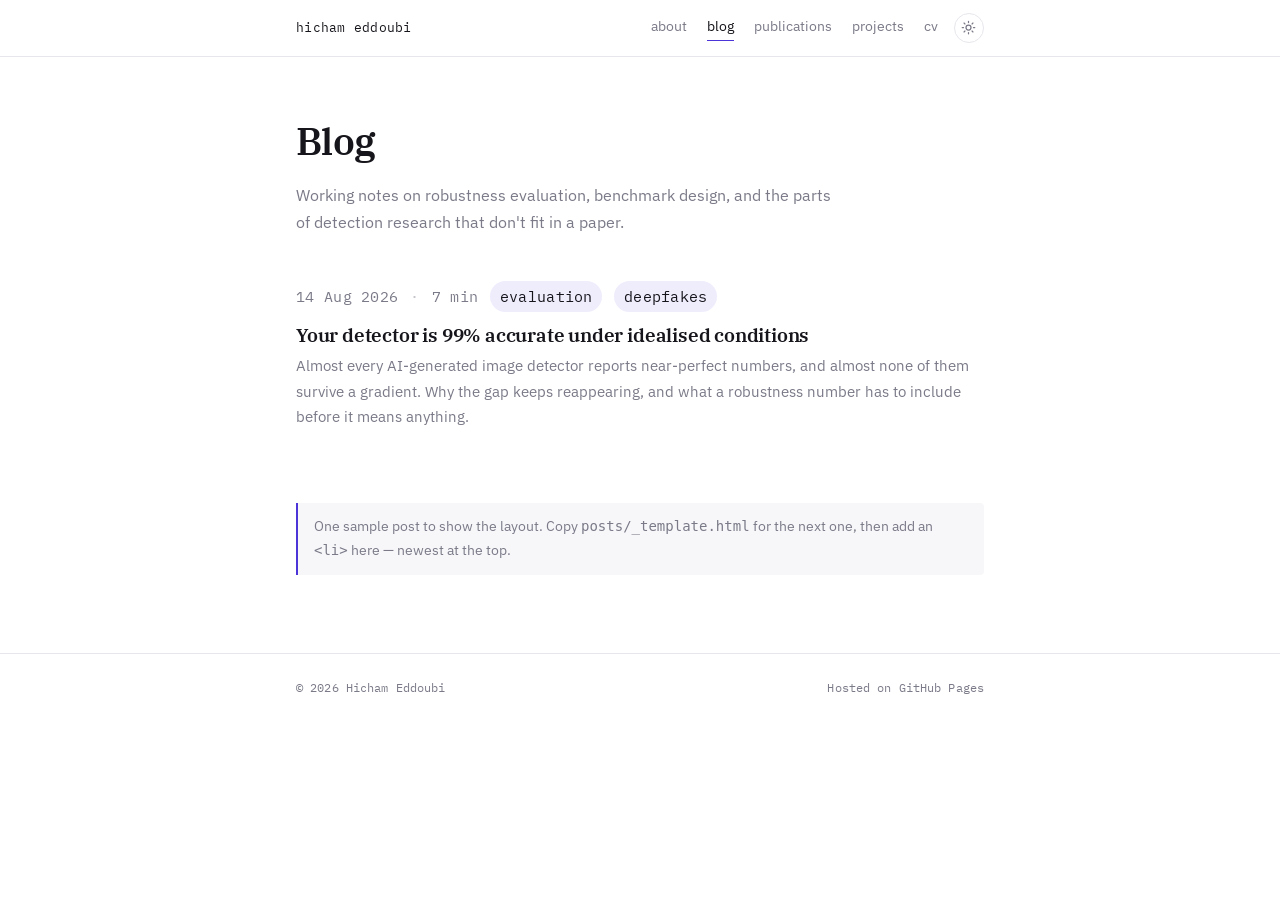
==== blog.html @ cc4d816e "Initial site" ====
<!DOCTYPE html>
<html lang="en">
<head>
<meta charset="utf-8">
<meta name="viewport" content="width=device-width, initial-scale=1">
<title>Blog · Hicham Eddoubi</title>
<meta name="author" content="Hicham Eddoubi">
<meta name="description" content="Notes on adversarial robustness, benchmark design, and detection research by Hicham Eddoubi.">
<link rel="alternate" type="application/rss+xml" title="Hicham Eddoubi" href="feed.xml">
<link rel="icon" href="assets/img/favicon.svg" type="image/svg+xml">
<link rel="preconnect" href="https://fonts.googleapis.com">
<link rel="preconnect" href="https://fonts.gstatic.com" crossorigin>
<link href="https://fonts.googleapis.com/css2?family=IBM+Plex+Mono:wght@400;500&family=IBM+Plex+Sans:wght@400;500;600&family=IBM+Plex+Serif:wght@500;600&display=swap" rel="stylesheet">
<link rel="stylesheet" href="assets/css/main.css">
</head>
<body>

<header class="masthead">
  <div class="wrap">
    <a class="brand" href="index.html">hicham eddoubi</a>
    <nav class="nav">
      <a href="index.html">about</a>
      <a href="blog.html" aria-current="page">blog</a>
      <a href="publications.html">publications</a>
      <a href="projects.html">projects</a>
      <a href="cv.html">cv</a>
    </nav>
    <button class="theme-toggle" type="button" aria-label="Switch to dark theme">
      <svg class="icon-sun" viewBox="0 0 24 24" fill="none" stroke="currentColor" stroke-width="2" stroke-linecap="round" aria-hidden="true"><circle cx="12" cy="12" r="4"/><path d="M12 2v2M12 20v2M4.9 4.9l1.4 1.4M17.7 17.7l1.4 1.4M2 12h2M20 12h2M4.9 19.1l1.4-1.4M17.7 6.3l1.4-1.4"/></svg>
      <svg class="icon-moon" viewBox="0 0 24 24" fill="none" stroke="currentColor" stroke-width="2" stroke-linecap="round" stroke-linejoin="round" aria-hidden="true"><path d="M21 12.8A9 9 0 1 1 11.2 3a7 7 0 0 0 9.8 9.8z"/></svg>
    </button>
  </div>
</header>

<main>
  <div class="wrap">

    <h1 class="page-title">Blog</h1>
    <p class="page-intro">Working notes on robustness evaluation, benchmark design, and the parts of detection research that don't fit in a paper.</p>

    <ul class="post-list">

      <li>
        <p class="post-meta">
          <time datetime="2026-08-14">14 Aug 2026</time>
          <span class="dot">·</span>
          <span>7 min</span>
          <span class="tag">evaluation</span>
          <span class="tag">deepfakes</span>
        </p>
        <h3><a href="posts/idealised-conditions.html">Your detector is 99% accurate under idealised conditions</a></h3>
        <p>Almost every AI-generated image detector reports near-perfect numbers, and almost none of them survive a gradient. Why the gap keeps reappearing, and what a robustness number has to include before it means anything.</p>
      </li>

    </ul>

    <p class="note" style="margin-top:2.5rem">
      One sample post to show the layout. Copy <code>posts/_template.html</code> for the next one, then add an
      <code>&lt;li&gt;</code> here — newest at the top.
    </p>

  </div>
</main>

<footer class="colophon">
  <div class="wrap">
    <span>© 2026 Hicham Eddoubi</span>
    <span>Hosted on <a href="https://pages.github.com/" target="_blank" rel="noopener">GitHub Pages</a></span>
  </div>
</footer>

<script src="assets/js/main.js"></script>
</body>
</html>
---- assets/css/main.css ----
/* ============================================================
   Hicham Eddoubi — personal site
   Single stylesheet. Edit tokens below to re-skin everything.
   ============================================================ */

:root {
  /* type */
  --font-display: "IBM Plex Serif", Georgia, serif;
  --font-body: "IBM Plex Sans", -apple-system, BlinkMacSystemFont, "Segoe UI", sans-serif;
  --font-mono: "IBM Plex Mono", ui-monospace, SFMono-Regular, Menlo, monospace;

  /* colour */
  --paper: #ffffff;
  --paper-soft: #f7f7fa;
  --ink: #15151b;
  --body: #3c3c47;
  --muted: #7a7a88;
  --rule: #e6e6ec;
  --accent: #4c35d8;
  --accent-soft: rgba(76, 53, 216, 0.09);

  /* metrics */
  --measure: 46rem;
  --gutter: 1.5rem;
  --radius: 4px;
}

html[data-theme="dark"] {
  --paper: #131318;
  --paper-soft: #1b1b22;
  --ink: #ececf2;
  --body: #b6b6c4;
  --muted: #82828f;
  --rule: #2a2a33;
  --accent: #9b8cff;
  --accent-soft: rgba(155, 140, 255, 0.13);
}

*,
*::before,
*::after { box-sizing: border-box; }

html {
  -webkit-text-size-adjust: 100%;
  scroll-behavior: smooth;
}

body {
  margin: 0;
  background: var(--paper);
  color: var(--body);
  font-family: var(--font-body);
  font-size: 1rem;
  line-height: 1.7;
  -webkit-font-smoothing: antialiased;
  transition: background-color 0.25s ease, color 0.25s ease;
}

/* ---------- links ---------- */

a {
  color: var(--accent);
  text-decoration: none;
  border-bottom: 1px solid transparent;
  transition: border-color 0.15s ease, color 0.15s ease;
}

a:hover { border-bottom-color: var(--accent); }

a:focus-visible,
button:focus-visible {
  outline: 2px solid var(--accent);
  outline-offset: 3px;
  border-radius: 2px;
}

/* ---------- layout ---------- */

.wrap {
  max-width: var(--measure);
  margin: 0 auto;
  padding: 0 var(--gutter);
}

main { padding: 3.25rem 0 4rem; }

.section { margin-top: 3.25rem; }
.section:first-child { margin-top: 0; }

/* ---------- header ---------- */

.masthead {
  position: sticky;
  top: 0;
  z-index: 20;
  background: color-mix(in srgb, var(--paper) 88%, transparent);
  backdrop-filter: blur(10px);
  border-bottom: 1px solid var(--rule);
}

@supports not (backdrop-filter: blur(10px)) {
  .masthead { background: var(--paper); }
}

.masthead .wrap {
  display: flex;
  align-items: center;
  justify-content: space-between;
  gap: 1rem;
  min-height: 3.5rem;
}

.brand {
  font-family: var(--font-mono);
  font-size: 0.8125rem;
  letter-spacing: 0.02em;
  color: var(--ink);
  border-bottom: none;
  white-space: nowrap;
}

.brand:hover { color: var(--accent); border-bottom: none; }

.nav {
  display: flex;
  align-items: center;
  gap: 1.25rem;
  margin-left: auto;
}

.nav a {
  font-size: 0.875rem;
  color: var(--muted);
  border-bottom: 1px solid transparent;
  padding-bottom: 1px;
}

.nav a:hover { color: var(--ink); border-bottom-color: var(--rule); }

.nav a[aria-current="page"] {
  color: var(--ink);
  border-bottom-color: var(--accent);
}

/* theme switch */

.theme-toggle {
  appearance: none;
  background: none;
  border: 1px solid var(--rule);
  border-radius: 999px;
  width: 1.9rem;
  height: 1.9rem;
  display: grid;
  place-items: center;
  cursor: pointer;
  color: var(--muted);
  padding: 0;
  flex: none;
}

.theme-toggle:hover { color: var(--ink); border-color: var(--muted); }
.theme-toggle svg { width: 15px; height: 15px; }
html[data-theme="dark"] .theme-toggle .icon-sun { display: none; }
html:not([data-theme="dark"]) .theme-toggle .icon-moon { display: none; }

/* ---------- hero ---------- */

.hero {
  display: grid;
  grid-template-columns: 1fr 13.5rem;
  gap: 2.75rem;
  align-items: start;
}

.hero h1 {
  font-family: var(--font-display);
  font-weight: 600;
  font-size: clamp(2rem, 5vw, 2.7rem);
  line-height: 1.12;
  letter-spacing: -0.015em;
  color: var(--ink);
  margin: 0 0 0.4rem;
}

.hero .role {
  font-family: var(--font-mono);
  font-size: 0.8125rem;
  color: var(--muted);
  letter-spacing: 0.01em;
  margin: 0 0 1.6rem;
}

.hero p { margin: 0 0 1.05rem; }
.hero p:last-of-type { margin-bottom: 0; }

/* ---------- portrait + the adversarial signature ---------- */

.portrait { position: relative; }

.portrait figure {
  margin: 0;
  position: relative;
  border-radius: var(--radius);
  overflow: hidden;
  background: var(--paper-soft);
  border: 1px solid var(--rule);
}

.portrait img {
  display: block;
  width: 100%;
  height: auto;
  aspect-ratio: 1 / 1;
  object-fit: cover;
  transition: filter 0.35s ease;
}

.portrait .noise {
  position: absolute;
  inset: 0;
  opacity: 0;
  mix-blend-mode: overlay;
  pointer-events: none;
  transition: opacity 0.35s ease;
}

.portrait.is-perturbed img { filter: url(#perturb) saturate(1.06); }
.portrait.is-perturbed .noise { opacity: 0.55; }

.eps {
  display: flex;
  align-items: baseline;
  justify-content: space-between;
  gap: 0.5rem;
  margin-top: 0.55rem;
  font-family: var(--font-mono);
  font-size: 0.6875rem;
  color: var(--muted);
  letter-spacing: 0.02em;
}

.eps button {
  appearance: none;
  background: none;
  border: none;
  padding: 0;
  font: inherit;
  color: var(--accent);
  cursor: pointer;
  border-bottom: 1px dotted currentColor;
}

.eps .label { white-space: nowrap; }

@media (prefers-reduced-motion: reduce) {
  html { scroll-behavior: auto; }
  .portrait img,
  .portrait .noise,
  body { transition: none; }
}

/* ---------- social row ---------- */

.social {
  display: flex;
  flex-wrap: wrap;
  gap: 1.1rem;
  margin-top: 2rem;
  padding-top: 1.4rem;
  border-top: 1px solid var(--rule);
}

.social a {
  display: inline-flex;
  align-items: center;
  gap: 0.4rem;
  font-family: var(--font-mono);
  font-size: 0.75rem;
  color: var(--muted);
  letter-spacing: 0.02em;
  border-bottom: none;
}

.social a:hover { color: var(--accent); border-bottom: none; }
.social svg { width: 15px; height: 15px; flex: none; }

/* ---------- headings ---------- */

h2 {
  font-family: var(--font-display);
  font-weight: 600;
  font-size: 1.3rem;
  letter-spacing: -0.01em;
  color: var(--ink);
  margin: 0 0 1.1rem;
  padding-bottom: 0.5rem;
  border-bottom: 1px solid var(--rule);
}

h3 {
  font-family: var(--font-body);
  font-weight: 600;
  font-size: 1rem;
  color: var(--ink);
  margin: 0 0 0.35rem;
}

.page-title {
  font-family: var(--font-display);
  font-weight: 600;
  font-size: clamp(1.9rem, 4.5vw, 2.4rem);
  letter-spacing: -0.015em;
  color: var(--ink);
  margin: 0 0 0.5rem;
}

.page-intro {
  color: var(--muted);
  margin: 0 0 2.75rem;
  max-width: 34rem;
}

/* ---------- interests ---------- */

.tags {
  display: flex;
  flex-wrap: wrap;
  gap: 0.45rem;
  padding: 0;
  margin: 0;
  list-style: none;
}

.tags li {
  font-family: var(--font-mono);
  font-size: 0.72rem;
  letter-spacing: 0.01em;
  color: var(--ink);
  background: var(--accent-soft);
  border-radius: 999px;
  padding: 0.28rem 0.7rem;
}

/* ---------- news ---------- */

.news {
  list-style: none;
  margin: 0;
  padding: 0;
}

.news li {
  display: grid;
  grid-template-columns: 5.5rem 1fr;
  gap: 1rem;
  padding: 0.6rem 0;
  border-bottom: 1px solid var(--rule);
  font-size: 0.9375rem;
}

.news li:last-child { border-bottom: none; }

.news time {
  font-family: var(--font-mono);
  font-size: 0.75rem;
  color: var(--muted);
  padding-top: 0.22rem;
}

/* ---------- publications ---------- */

.pub-year {
  font-family: var(--font-mono);
  font-size: 0.75rem;
  letter-spacing: 0.12em;
  color: var(--muted);
  margin: 2.5rem 0 1rem;
  padding-bottom: 0.4rem;
  border-bottom: 1px solid var(--rule);
}

.pub-year:first-of-type { margin-top: 0; }

.pub {
  padding: 1.15rem 0;
  border-bottom: 1px solid var(--rule);
}

.pub:last-child { border-bottom: none; }

.pub h3 { line-height: 1.4; margin-bottom: 0.3rem; }

.pub .authors {
  font-size: 0.875rem;
  color: var(--body);
  margin: 0 0 0.35rem;
}

.pub .authors .me {
  color: var(--ink);
  font-weight: 600;
}

.pub .venue {
  font-family: var(--font-mono);
  font-size: 0.75rem;
  color: var(--muted);
  margin: 0 0 0.6rem;
}

.pub .abstract {
  font-size: 0.9375rem;
  color: var(--muted);
  margin: 0 0 0.7rem;
}

.pub-links {
  display: flex;
  flex-wrap: wrap;
  gap: 0.4rem;
}

.pub-links a {
  font-family: var(--font-mono);
  font-size: 0.7rem;
  letter-spacing: 0.03em;
  color: var(--accent);
  border: 1px solid var(--rule);
  border-radius: var(--radius);
  padding: 0.16rem 0.5rem;
}

.pub-links a:hover {
  border-color: var(--accent);
  background: var(--accent-soft);
}

/* ---------- project cards ---------- */

.cards {
  display: grid;
  gap: 1rem;
}

.card {
  border: 1px solid var(--rule);
  border-radius: var(--radius);
  padding: 1.25rem 1.35rem;
  transition: border-color 0.15s ease, transform 0.15s ease;
}

.card:hover { border-color: var(--muted); }

.card .kicker {
  font-family: var(--font-mono);
  font-size: 0.7rem;
  letter-spacing: 0.08em;
  color: var(--muted);
  margin: 0 0 0.5rem;
}

.card p { margin: 0 0 0.85rem; font-size: 0.9375rem; }
.card p:last-child { margin-bottom: 0; }

/* ---------- CV ---------- */

.entry {
  display: grid;
  grid-template-columns: 8.5rem 1fr;
  gap: 1.25rem;
  padding: 1.1rem 0;
  border-bottom: 1px solid var(--rule);
}

.entry:last-child { border-bottom: none; }

.entry .when {
  font-family: var(--font-mono);
  font-size: 0.75rem;
  color: var(--muted);
  padding-top: 0.2rem;
}

.entry .where {
  font-size: 0.875rem;
  color: var(--muted);
  margin: 0 0 0.3rem;
}

.entry p:last-child { margin-bottom: 0; }
.entry p { font-size: 0.9375rem; margin: 0 0 0.4rem; }

.note {
  font-size: 0.875rem;
  color: var(--muted);
  background: var(--paper-soft);
  border-left: 2px solid var(--accent);
  padding: 0.75rem 1rem;
  border-radius: 0 var(--radius) var(--radius) 0;
}

/* ---------- footer ---------- */

.colophon {
  border-top: 1px solid var(--rule);
  padding: 1.5rem 0 2.5rem;
  font-family: var(--font-mono);
  font-size: 0.72rem;
  color: var(--muted);
  letter-spacing: 0.01em;
}

.colophon .wrap {
  display: flex;
  flex-wrap: wrap;
  gap: 0.5rem 1.25rem;
  justify-content: space-between;
}

.colophon a { color: var(--muted); }
.colophon a:hover { color: var(--accent); }

/* ---------- responsive ---------- */

@media (max-width: 44rem) {
  .hero {
    grid-template-columns: 1fr;
    gap: 1.75rem;
  }
  .portrait { max-width: 11rem; order: -1; }
  .news li { grid-template-columns: 1fr; gap: 0.15rem; }
  .news time { padding-top: 0; }
  .entry { grid-template-columns: 1fr; gap: 0.3rem; }
  .entry .when { padding-top: 0; }
  .nav { gap: 0.9rem; }
  .nav a { font-size: 0.8125rem; }
  main { padding-top: 2.5rem; }
}

@media (max-width: 26rem) {
  .brand { font-size: 0.75rem; }
  .nav { gap: 0.7rem; }
}

/* ---------- print ---------- */

@media print {
  .masthead, .colophon, .theme-toggle, .eps { display: none; }
  body { color: #000; background: #fff; }
  a { color: #000; }
}

/* ============================================================
   Blog
   ============================================================ */

/* ---------- post list ---------- */

.post-list {
  list-style: none;
  margin: 0;
  padding: 0;
}

.post-list > li {
  padding: 1.5rem 0;
  border-bottom: 1px solid var(--rule);
}

.post-list > li:first-child { padding-top: 0; }
.post-list > li:last-child { border-bottom: none; }

.post-list h3 {
  font-family: var(--font-display);
  font-weight: 600;
  font-size: 1.2rem;
  line-height: 1.32;
  letter-spacing: -0.01em;
  margin: 0 0 0.4rem;
}

.post-list h3 a {
  color: var(--ink);
  border-bottom: none;
}

.post-list h3 a:hover { color: var(--accent); border-bottom: none; }

.post-list p {
  font-size: 0.9375rem;
  color: var(--muted);
  margin: 0 0 0.6rem;
}

.post-meta {
  display: flex;
  flex-wrap: wrap;
  align-items: center;
  gap: 0.5rem 0.75rem;
  font-family: var(--font-mono);
  font-size: 0.72rem;
  letter-spacing: 0.02em;
  color: var(--muted);
  margin: 0 0 0.55rem;
}

.post-meta .dot { opacity: 0.45; }

.post-meta .tag {
  color: var(--ink);
  background: var(--accent-soft);
  border-radius: 999px;
  padding: 0.18rem 0.6rem;
}

/* ---------- single post ---------- */

.post-head {
  padding-bottom: 1.75rem;
  margin-bottom: 2rem;
  border-bottom: 1px solid var(--rule);
}

.post-head h1 {
  font-family: var(--font-display);
  font-weight: 600;
  font-size: clamp(1.85rem, 4.6vw, 2.4rem);
  line-height: 1.16;
  letter-spacing: -0.018em;
  color: var(--ink);
  margin: 0 0 0.85rem;
  max-width: 30ch;
}

.post-head .standfirst {
  font-size: 1.05rem;
  color: var(--muted);
  margin: 0 0 1.1rem;
  max-width: 46ch;
}

.prose { font-size: 1.02rem; }

.prose > p { margin: 0 0 1.25rem; }

.prose h2 {
  font-size: 1.15rem;
  margin: 2.5rem 0 0.9rem;
  padding-bottom: 0;
  border-bottom: none;
}

.prose h3 {
  font-family: var(--font-body);
  font-size: 0.98rem;
  margin: 1.9rem 0 0.5rem;
}

.prose ul,
.prose ol {
  margin: 0 0 1.25rem;
  padding-left: 1.15rem;
}

.prose li { margin-bottom: 0.45rem; }

.prose strong { color: var(--ink); font-weight: 600; }

.prose blockquote {
  margin: 1.75rem 0;
  padding: 0.1rem 0 0.1rem 1.15rem;
  border-left: 2px solid var(--accent);
  color: var(--muted);
  font-style: italic;
}

.prose blockquote p { margin: 0.5rem 0; }

.prose code {
  font-family: var(--font-mono);
  font-size: 0.855em;
  background: var(--paper-soft);
  border: 1px solid var(--rule);
  border-radius: 3px;
  padding: 0.1em 0.34em;
}

.prose pre {
  background: var(--paper-soft);
  border: 1px solid var(--rule);
  border-radius: var(--radius);
  padding: 0.95rem 1.1rem;
  overflow-x: auto;
  margin: 0 0 1.4rem;
  line-height: 1.6;
}

.prose pre code {
  background: none;
  border: none;
  padding: 0;
  font-size: 0.82rem;
  color: var(--body);
}

.prose figure {
  margin: 1.9rem 0;
}

.prose figure img {
  display: block;
  width: 100%;
  height: auto;
  border: 1px solid var(--rule);
  border-radius: var(--radius);
}

.prose figcaption {
  font-family: var(--font-mono);
  font-size: 0.72rem;
  color: var(--muted);
  margin-top: 0.55rem;
  line-height: 1.55;
}

.prose hr {
  border: none;
  border-top: 1px solid var(--rule);
  margin: 2.5rem 0;
}

.prose .callout {
  background: var(--paper-soft);
  border: 1px solid var(--rule);
  border-radius: var(--radius);
  padding: 1rem 1.15rem;
  margin: 0 0 1.4rem;
  font-size: 0.9375rem;
  color: var(--muted);
}

.prose .callout p { margin: 0; }

/* footnotes */

.prose sup a {
  font-size: 0.7em;
  padding: 0 0.1em;
  border-bottom: none;
}

.footnotes {
  margin-top: 3rem;
  padding-top: 1.25rem;
  border-top: 1px solid var(--rule);
  font-size: 0.875rem;
  color: var(--muted);
}

.footnotes ol { padding-left: 1.1rem; margin: 0; }
.footnotes li { margin-bottom: 0.5rem; }

/* post footer nav */

.post-foot {
  margin-top: 3.25rem;
  padding-top: 1.4rem;
  border-top: 1px solid var(--rule);
  font-family: var(--font-mono);
  font-size: 0.75rem;
  letter-spacing: 0.02em;
}

.post-foot a { border-bottom: none; }
.post-foot a:hover { border-bottom: 1px solid var(--accent); }

/* masthead now wraps to two rows on narrow screens */

.masthead .wrap { flex-wrap: wrap; }
.brand { margin-right: auto; }

@media (max-width: 34rem) {
  .masthead .wrap { min-height: auto; padding-top: 0.65rem; }
  .nav {
    order: 3;
    width: 100%;
    margin-left: 0;
    gap: 1rem;
    padding-bottom: 0.55rem;
  }
  .nav a { font-size: 0.8125rem; }
}
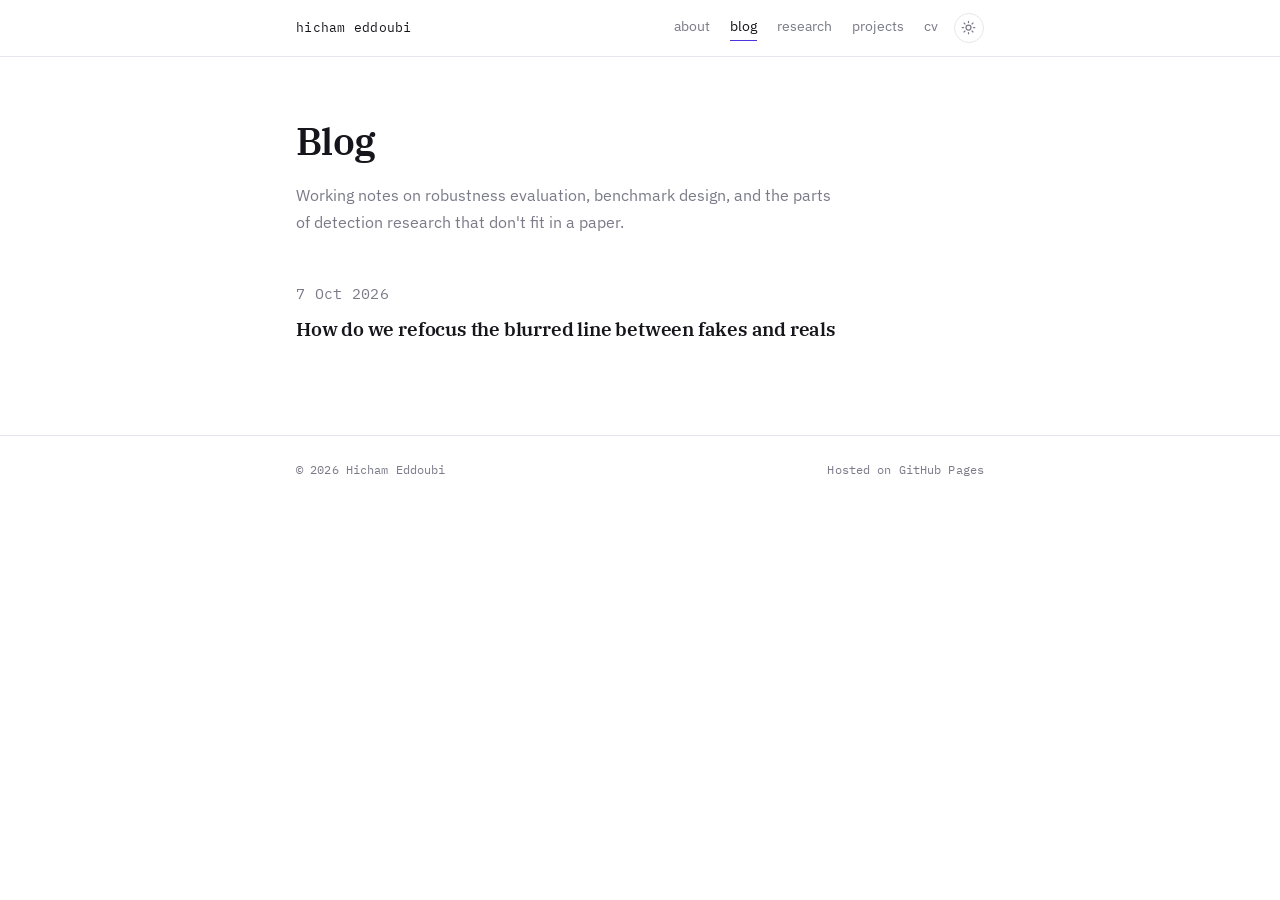
==== commit 3595ed7e: "updated website" ====
--- a/blog.html
+++ b/blog.html
@@ -21,7 +21,7 @@
     <nav class="nav">
       <a href="index.html">about</a>
       <a href="blog.html" aria-current="page">blog</a>
-      <a href="publications.html">publications</a>
+      <a href="publications.html">research</a>
       <a href="projects.html">projects</a>
       <a href="cv.html">cv</a>
     </nav>
@@ -42,22 +42,12 @@
 
       <li>
         <p class="post-meta">
-          <time datetime="2026-08-14">14 Aug 2026</time>
-          <span class="dot">·</span>
-          <span>7 min</span>
-          <span class="tag">evaluation</span>
-          <span class="tag">deepfakes</span>
+          <time datetime="2026-10-07">7 Oct 2026</time>
         </p>
-        <h3><a href="posts/idealised-conditions.html">Your detector is 99% accurate under idealised conditions</a></h3>
-        <p>Almost every AI-generated image detector reports near-perfect numbers, and almost none of them survive a gradient. Why the gap keeps reappearing, and what a robustness number has to include before it means anything.</p>
+        <h3><a href="posts/blurred-line.html">How do we refocus the blurred line between fakes and reals</a></h3>
       </li>
 
     </ul>
-
-    <p class="note" style="margin-top:2.5rem">
-      One sample post to show the layout. Copy <code>posts/_template.html</code> for the next one, then add an
-      <code>&lt;li&gt;</code> here — newest at the top.
-    </p>
 
   </div>
 </main>
--- a/assets/css/main.css
+++ b/assets/css/main.css
@@ -194,7 +194,7 @@
 .hero p { margin: 0 0 1.05rem; }
 .hero p:last-of-type { margin-bottom: 0; }
 
-/* ---------- portrait + the adversarial signature ---------- */
+/* ---------- portrait ---------- */
 
 .portrait { position: relative; }
 
@@ -213,50 +213,10 @@
   height: auto;
   aspect-ratio: 1 / 1;
   object-fit: cover;
-  transition: filter 0.35s ease;
-}
-
-.portrait .noise {
-  position: absolute;
-  inset: 0;
-  opacity: 0;
-  mix-blend-mode: overlay;
-  pointer-events: none;
-  transition: opacity 0.35s ease;
-}
-
-.portrait.is-perturbed img { filter: url(#perturb) saturate(1.06); }
-.portrait.is-perturbed .noise { opacity: 0.55; }
-
-.eps {
-  display: flex;
-  align-items: baseline;
-  justify-content: space-between;
-  gap: 0.5rem;
-  margin-top: 0.55rem;
-  font-family: var(--font-mono);
-  font-size: 0.6875rem;
-  color: var(--muted);
-  letter-spacing: 0.02em;
-}
-
-.eps button {
-  appearance: none;
-  background: none;
-  border: none;
-  padding: 0;
-  font: inherit;
-  color: var(--accent);
-  cursor: pointer;
-  border-bottom: 1px dotted currentColor;
-}
-
-.eps .label { white-space: nowrap; }
+}
 
 @media (prefers-reduced-motion: reduce) {
   html { scroll-behavior: auto; }
-  .portrait img,
-  .portrait .noise,
   body { transition: none; }
 }
 
@@ -546,7 +506,7 @@
 /* ---------- print ---------- */
 
 @media print {
-  .masthead, .colophon, .theme-toggle, .eps { display: none; }
+  .masthead, .colophon, .theme-toggle { display: none; }
   body { color: #000; background: #fff; }
   a { color: #000; }
 }
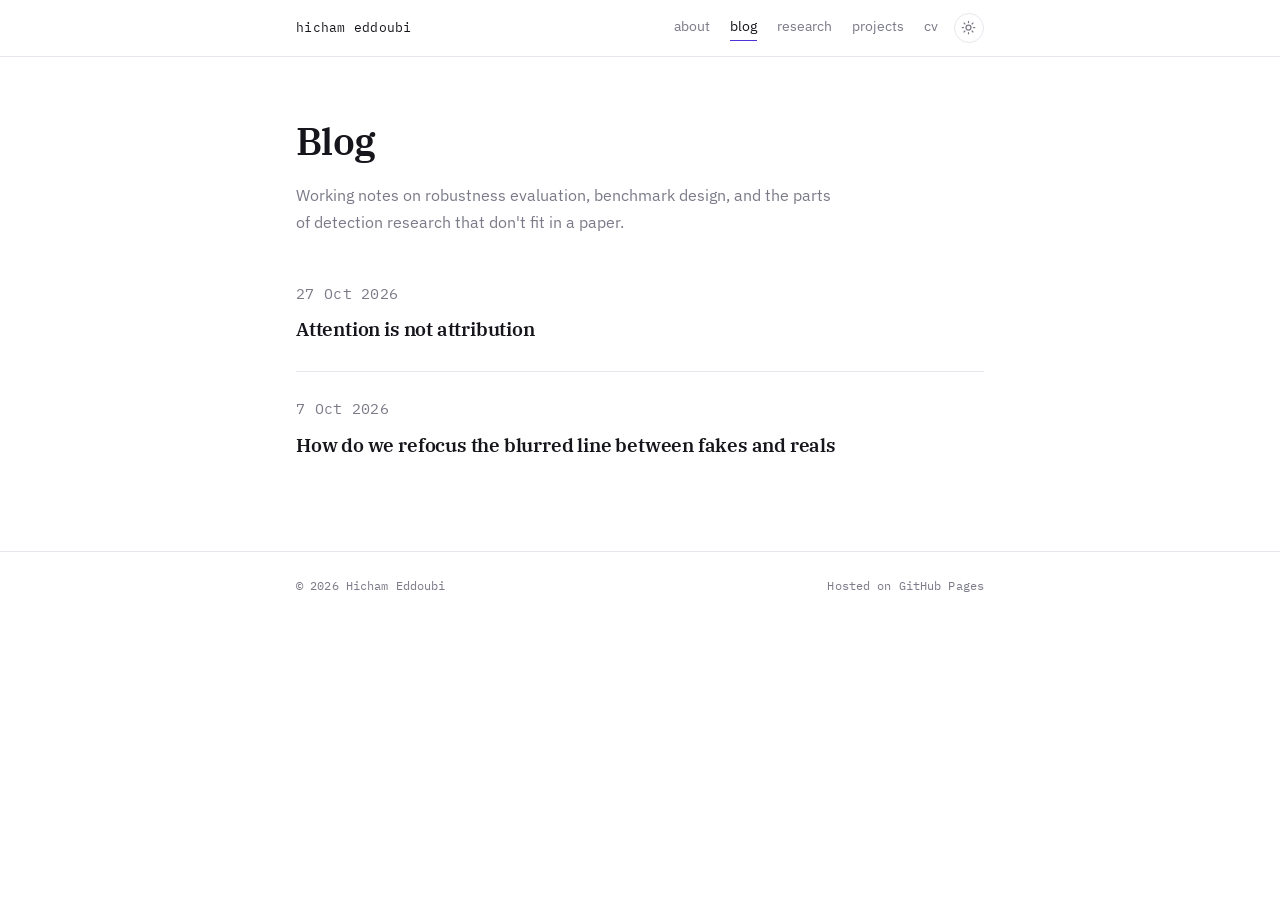
==== commit 34aa91bd: "Add post: Attention is not attribution (draft, demo widget pending)" ====
--- a/blog.html
+++ b/blog.html
@@ -42,6 +42,13 @@
 
       <li>
         <p class="post-meta">
+          <time datetime="2026-10-27">27 Oct 2026</time>
+        </p>
+        <h3><a href="posts/attention-is-not-attribution.html">Attention is not attribution</a></h3>
+      </li>
+
+      <li>
+        <p class="post-meta">
           <time datetime="2026-10-07">7 Oct 2026</time>
         </p>
         <h3><a href="posts/blurred-line.html">How do we refocus the blurred line between fakes and reals</a></h3>
--- a/assets/css/main.css
+++ b/assets/css/main.css
@@ -702,6 +702,33 @@
 
 .prose .callout p { margin: 0; }
 
+/* tables */
+
+.prose table {
+  width: 100%;
+  border-collapse: collapse;
+  margin: 0 0 1.4rem;
+  font-size: 0.9375rem;
+  display: block;
+  overflow-x: auto;
+}
+.prose th,
+.prose td {
+  text-align: left;
+  vertical-align: top;
+  padding: 0.5rem 0.75rem 0.5rem 0;
+  border-bottom: 1px solid var(--rule);
+}
+.prose th { color: var(--ink); font-weight: 600; }
+
+/* reference list */
+
+.prose ol.refs { font-size: 0.9375rem; }
+
+/* display math */
+
+.prose .katex-display { overflow-x: auto; overflow-y: hidden; padding: 0.25rem 0; }
+
 /* footnotes */
 
 .prose sup a {
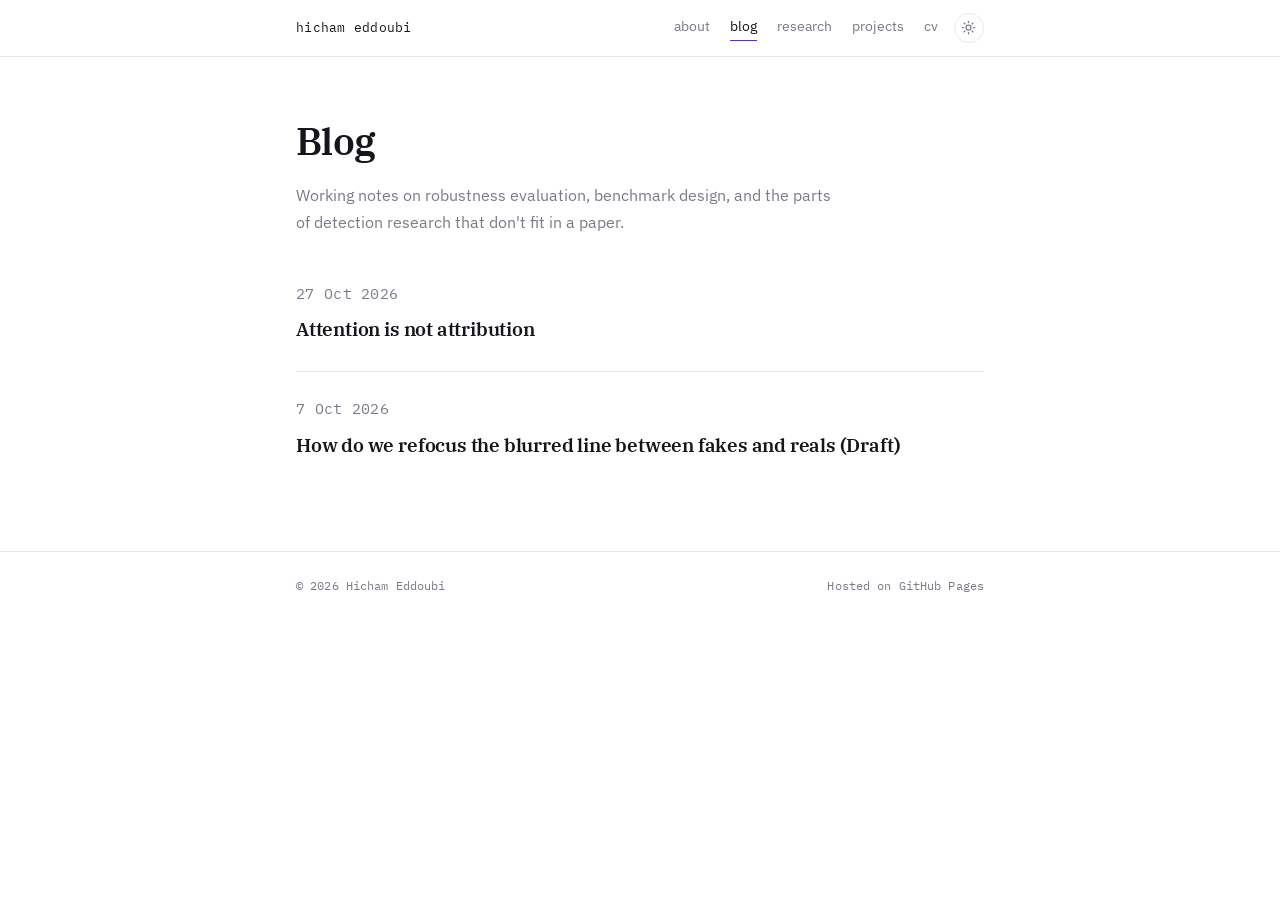
==== commit c049ee76: "Blurred-line post: mark as (Draft) and add section headings" ====
--- a/blog.html
+++ b/blog.html
@@ -51,7 +51,7 @@
         <p class="post-meta">
           <time datetime="2026-10-07">7 Oct 2026</time>
         </p>
-        <h3><a href="posts/blurred-line.html">How do we refocus the blurred line between fakes and reals</a></h3>
+        <h3><a href="posts/blurred-line.html">How do we refocus the blurred line between fakes and reals (Draft)</a></h3>
       </li>
 
     </ul>
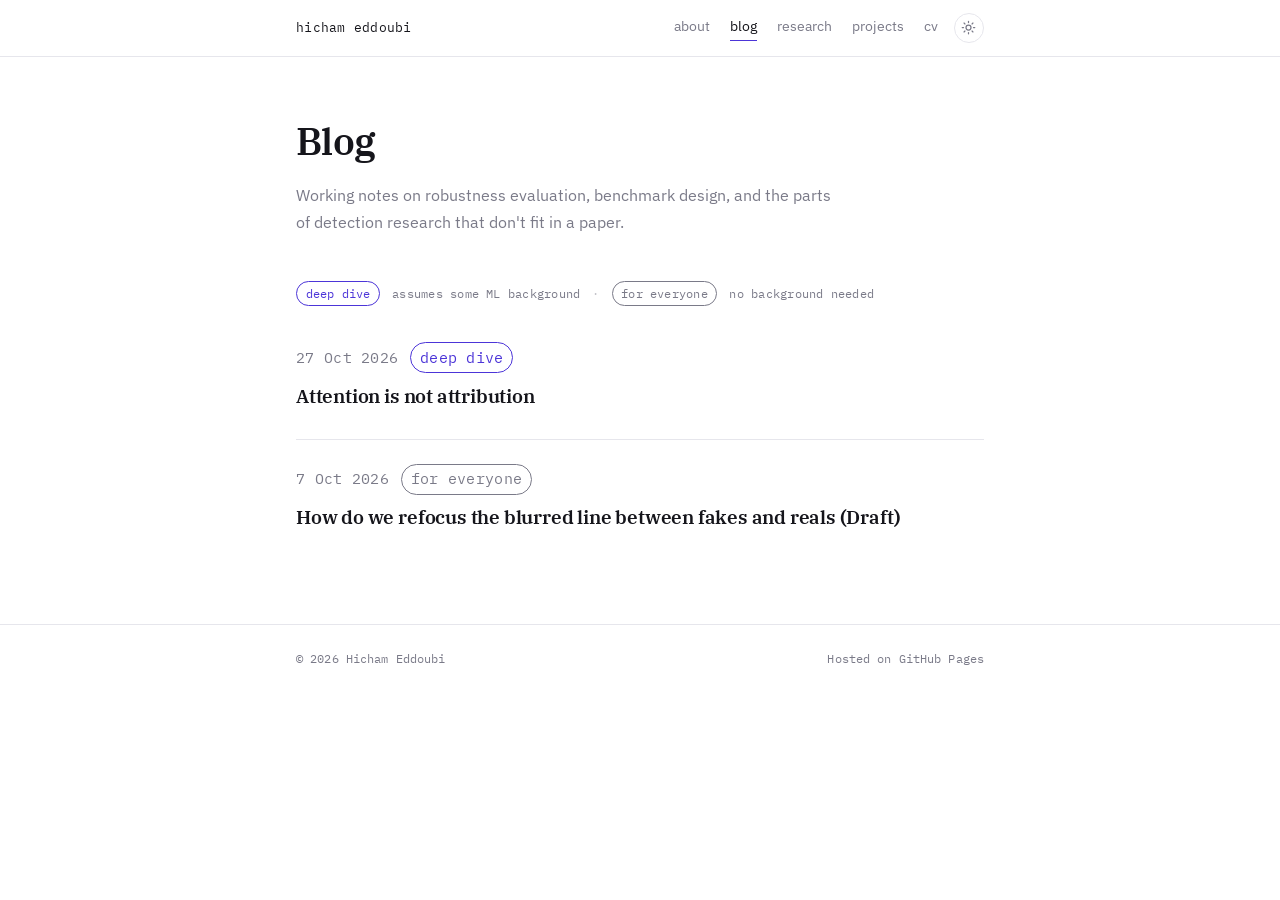
==== commit 5d8ddf92: "Blog: add reader-level tags (deep dive / for everyone)" ====
--- a/blog.html
+++ b/blog.html
@@ -37,12 +37,14 @@
 
     <h1 class="page-title">Blog</h1>
     <p class="page-intro">Working notes on robustness evaluation, benchmark design, and the parts of detection research that don't fit in a paper.</p>
+    <p class="post-meta level-legend"><span class="tag level level-deep" title="Technical: assumes ML background">deep dive</span> assumes some ML background <span class="dot">·</span> <span class="tag level level-easy" title="Layman-friendly: no background needed">for everyone</span> no background needed</p>
 
     <ul class="post-list">
 
       <li>
         <p class="post-meta">
           <time datetime="2026-10-27">27 Oct 2026</time>
+          <span class="tag level level-deep" title="Technical: assumes ML background">deep dive</span>
         </p>
         <h3><a href="posts/attention-is-not-attribution.html">Attention is not attribution</a></h3>
       </li>
@@ -50,6 +52,7 @@
       <li>
         <p class="post-meta">
           <time datetime="2026-10-07">7 Oct 2026</time>
+          <span class="tag level level-easy" title="Layman-friendly: no background needed">for everyone</span>
         </p>
         <h3><a href="posts/blurred-line.html">How do we refocus the blurred line between fakes and reals (Draft)</a></h3>
       </li>
--- a/assets/css/main.css
+++ b/assets/css/main.css
@@ -574,6 +574,16 @@
   padding: 0.18rem 0.6rem;
 }
 
+/* reader level: "deep dive" (technical) vs "for everyone" (layman-friendly) */
+.post-meta .tag.level {
+  background: transparent;
+  border: 1px solid currentColor;
+  padding: calc(0.18rem - 1px) calc(0.6rem - 1px);
+}
+.post-meta .tag.level-deep { color: var(--accent); }
+.post-meta .tag.level-easy { color: var(--muted); }
+.level-legend { margin-bottom: 2.25rem; }
+
 /* ---------- single post ---------- */
 
 .post-head {
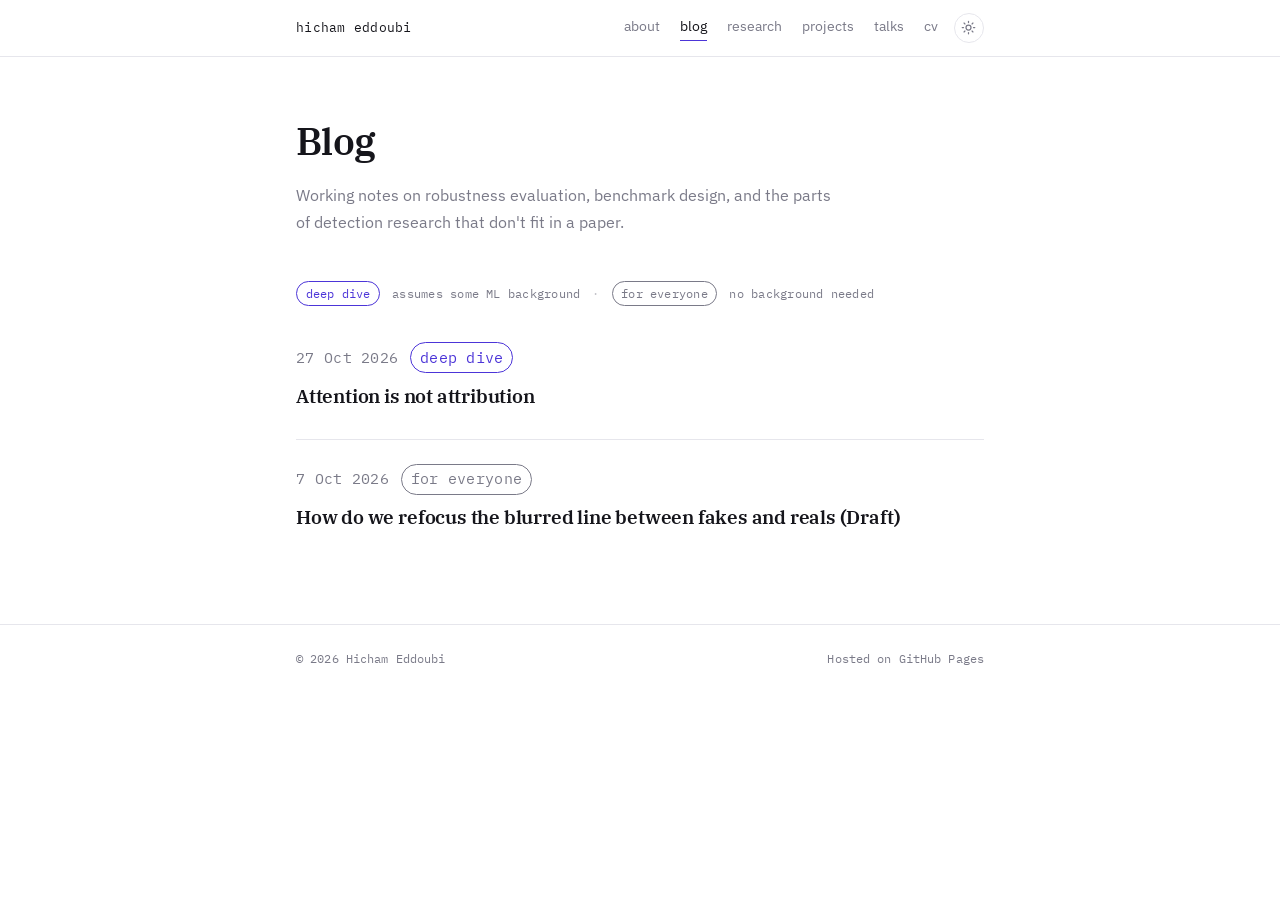
==== commit 3dc8d8c1: "Add talks page (MLSec reading group, 04-11-2026), nav link and news item" ====
--- a/blog.html
+++ b/blog.html
@@ -23,6 +23,7 @@
       <a href="blog.html" aria-current="page">blog</a>
       <a href="publications.html">research</a>
       <a href="projects.html">projects</a>
+      <a href="talks.html">talks</a>
       <a href="cv.html">cv</a>
     </nav>
     <button class="theme-toggle" type="button" aria-label="Switch to dark theme">
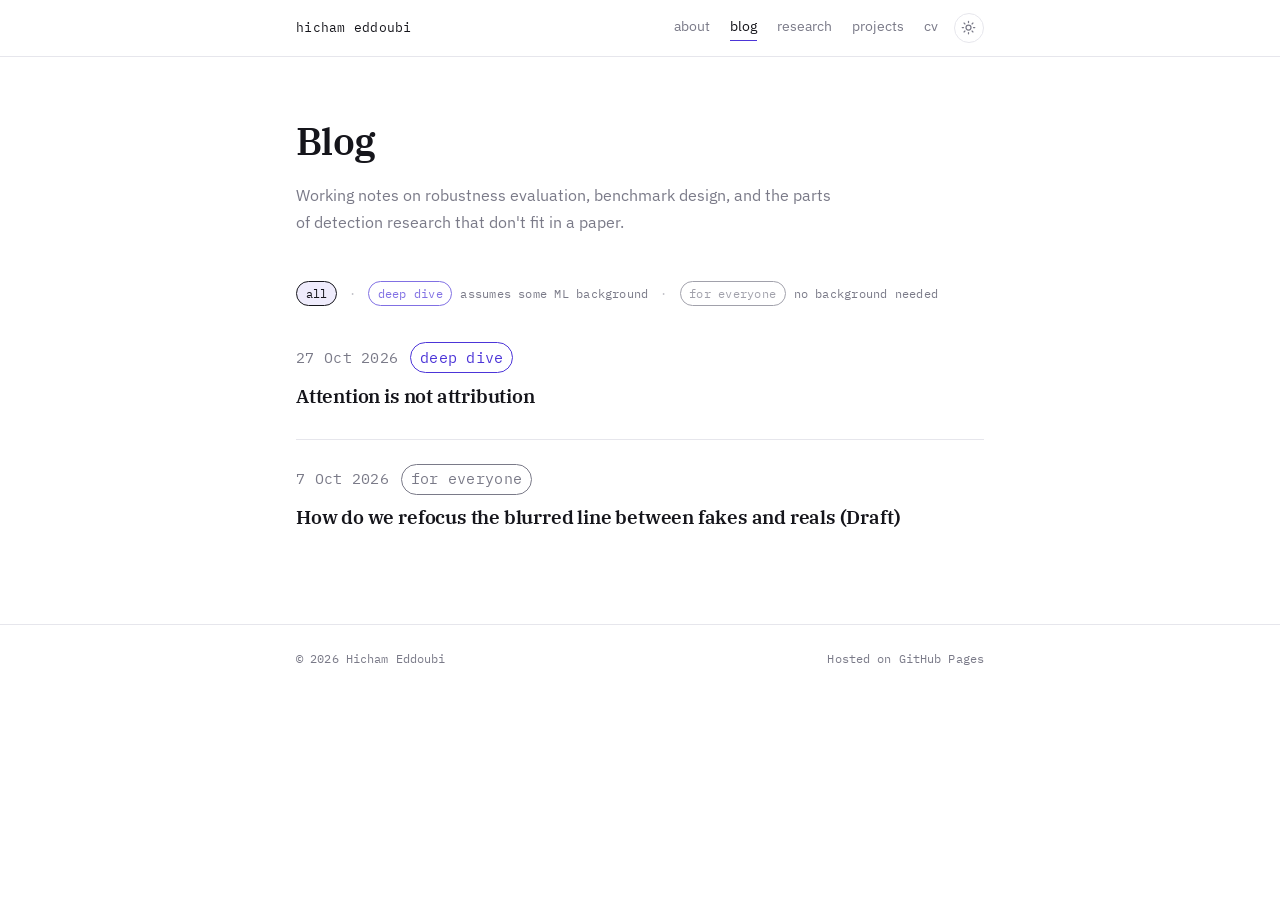
==== commit d54b08f1: "Blog: filter posts by depth (all / deep dive / for everyone)" ====
--- a/blog.html
+++ b/blog.html
@@ -23,7 +23,6 @@
       <a href="blog.html" aria-current="page">blog</a>
       <a href="publications.html">research</a>
       <a href="projects.html">projects</a>
-      <a href="talks.html">talks</a>
       <a href="cv.html">cv</a>
     </nav>
     <button class="theme-toggle" type="button" aria-label="Switch to dark theme">
@@ -38,11 +37,11 @@
 
     <h1 class="page-title">Blog</h1>
     <p class="page-intro">Working notes on robustness evaluation, benchmark design, and the parts of detection research that don't fit in a paper.</p>
-    <p class="post-meta level-legend"><span class="tag level level-deep" title="Technical: assumes ML background">deep dive</span> assumes some ML background <span class="dot">·</span> <span class="tag level level-easy" title="Layman-friendly: no background needed">for everyone</span> no background needed</p>
+    <p class="post-meta level-legend level-filter" role="group" aria-label="Filter posts by depth"><button type="button" class="tag level level-all" data-level="all" aria-pressed="true">all</button> <span class="dot">·</span> <span class="lv"><button type="button" class="tag level level-deep" data-level="deep" aria-pressed="false" title="Technical: assumes ML background">deep dive</button> assumes some ML background</span> <span class="dot">·</span> <span class="lv"><button type="button" class="tag level level-easy" data-level="easy" aria-pressed="false" title="Layman-friendly: no background needed">for everyone</button> no background needed</span></p>
 
     <ul class="post-list">
 
-      <li>
+      <li data-level="deep">
         <p class="post-meta">
           <time datetime="2026-10-27">27 Oct 2026</time>
           <span class="tag level level-deep" title="Technical: assumes ML background">deep dive</span>
@@ -50,7 +49,7 @@
         <h3><a href="posts/attention-is-not-attribution.html">Attention is not attribution</a></h3>
       </li>
 
-      <li>
+      <li data-level="easy">
         <p class="post-meta">
           <time datetime="2026-10-07">7 Oct 2026</time>
           <span class="tag level level-easy" title="Layman-friendly: no background needed">for everyone</span>
@@ -59,6 +58,7 @@
       </li>
 
     </ul>
+    <p class="level-empty" hidden>No posts at this depth yet.</p>
 
   </div>
 </main>
--- a/assets/css/main.css
+++ b/assets/css/main.css
@@ -584,6 +584,26 @@
 .post-meta .tag.level-easy { color: var(--muted); }
 .level-legend { margin-bottom: 2.25rem; }
 
+/* depth filter on the blog index (buttons reuse the level tag look) */
+.post-meta .tag.level-all { color: var(--ink); }
+.level-filter button.tag {
+  font: inherit;
+  letter-spacing: inherit;
+  cursor: pointer;
+}
+.level-filter button.tag[aria-pressed="true"],
+.post-meta a.tag.level:hover { background: var(--accent-soft); }
+.level-filter button.tag[aria-pressed="false"] { opacity: 0.7; }
+.level-filter button.tag:hover { opacity: 1; }
+.level-filter button.tag:focus-visible,
+.post-meta a.tag.level:focus-visible { outline: 2px solid var(--accent); outline-offset: 2px; }
+.post-meta a.tag.level { text-decoration: none; }
+.post-list > li[hidden] { display: none; }
+.post-list > li.is-first { padding-top: 0; }
+.post-list > li.is-last { border-bottom: none; }
+.level-empty { color: var(--muted); }
+.level-filter .lv { display: inline-flex; align-items: center; gap: 0.5rem; white-space: nowrap; }
+
 /* ---------- single post ---------- */
 
 .post-head {
